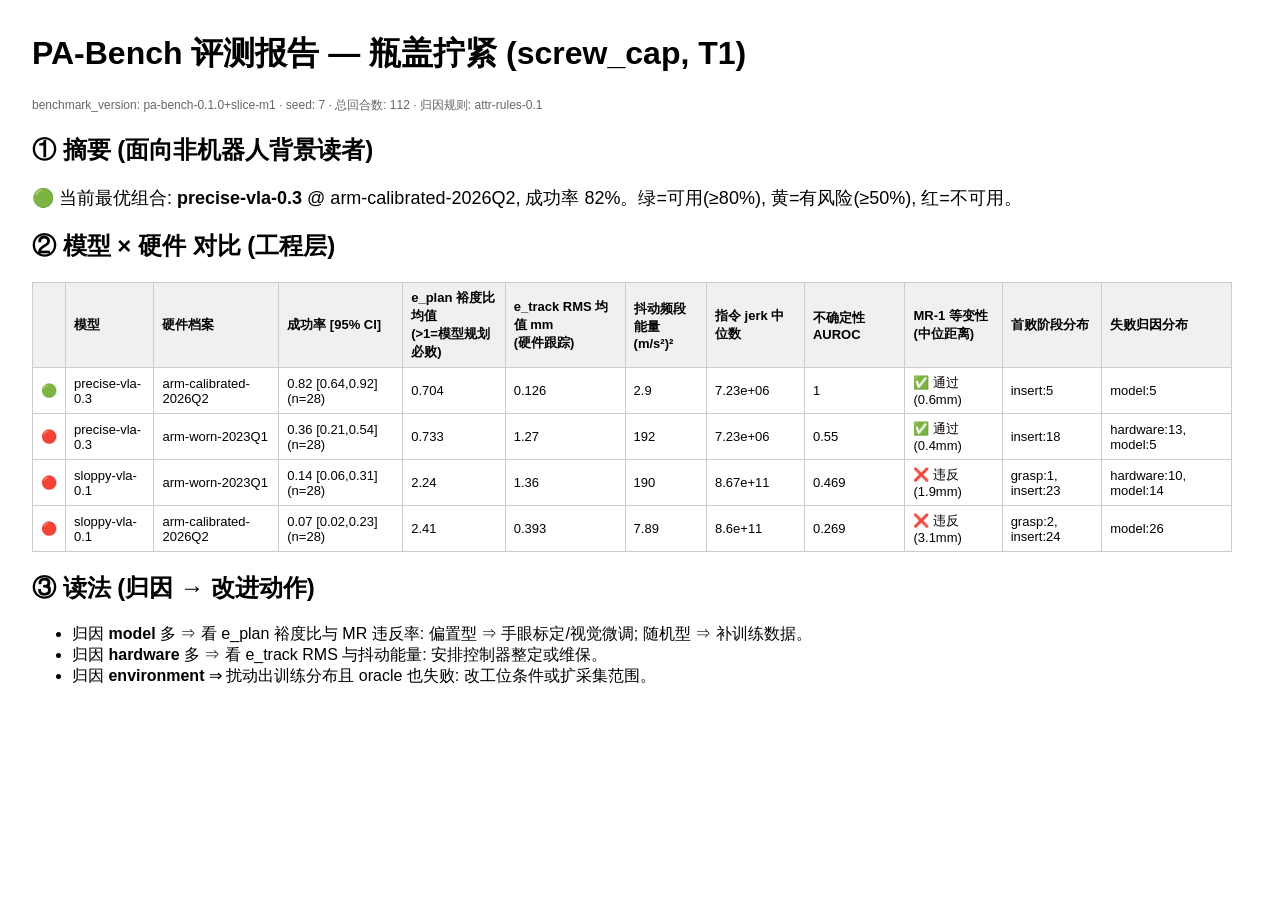
==== out/report.html @ c828e77a "PA-Bench: VLA precision-assembly benchmark + English web console End-to-end M1 vertical slice: scene" ====
<!doctype html><html><head><meta charset="utf-8">
<title>PA-Bench 报告</title>
<style>
body{font-family:-apple-system,sans-serif;margin:2em;max-width:1200px}
table{border-collapse:collapse;width:100%;font-size:13px}
td,th{border:1px solid #ccc;padding:6px 8px;text-align:left}
th{background:#f0f0f0} .big{font-size:18px}
.meta{color:#666;font-size:12px}
</style></head><body>
<h1>PA-Bench 评测报告 — 瓶盖拧紧 (screw_cap, T1)</h1>
<p class="meta">benchmark_version: pa-bench-0.1.0+slice-m1 ·
seed: 7 · 总回合数: 112 · 归因规则: attr-rules-0.1</p>
<h2>① 摘要 (面向非机器人背景读者)</h2>
<p class='big'>🟢 当前最优组合: <b>precise-vla-0.3</b> @ arm-calibrated-2026Q2, 成功率 82%。绿=可用(≥80%), 黄=有风险(≥50%), 红=不可用。</p>
<h2>② 模型 × 硬件 对比 (工程层)</h2>
<table>
<tr><th></th><th>模型</th><th>硬件档案</th><th>成功率 [95% CI]</th>
<th>e_plan 裕度比均值<br>(>1=模型规划必败)</th><th>e_track RMS 均值 mm<br>(硬件跟踪)</th>
<th>抖动频段能量<br>(m/s²)²</th><th>指令 jerk 中位数</th><th>不确定性 AUROC</th>
<th>MR-1 等变性<br>(中位距离)</th><th>首败阶段分布</th><th>失败归因分布</th></tr>
<tr><td>🟢</td><td>precise-vla-0.3</td><td>arm-calibrated-2026Q2</td><td>0.82 [0.64,0.92] (n=28)</td><td>0.704</td><td>0.126</td><td>2.9</td><td>7.23e+06</td><td>1</td><td>✅ 通过 (0.6mm)</td><td>insert:5</td><td>model:5</td></tr><tr><td>🔴</td><td>precise-vla-0.3</td><td>arm-worn-2023Q1</td><td>0.36 [0.21,0.54] (n=28)</td><td>0.733</td><td>1.27</td><td>192</td><td>7.23e+06</td><td>0.55</td><td>✅ 通过 (0.4mm)</td><td>insert:18</td><td>hardware:13, model:5</td></tr><tr><td>🔴</td><td>sloppy-vla-0.1</td><td>arm-worn-2023Q1</td><td>0.14 [0.06,0.31] (n=28)</td><td>2.24</td><td>1.36</td><td>190</td><td>8.67e+11</td><td>0.469</td><td>❌ 违反 (1.9mm)</td><td>grasp:1, insert:23</td><td>hardware:10, model:14</td></tr><tr><td>🔴</td><td>sloppy-vla-0.1</td><td>arm-calibrated-2026Q2</td><td>0.07 [0.02,0.23] (n=28)</td><td>2.41</td><td>0.393</td><td>7.89</td><td>8.6e+11</td><td>0.269</td><td>❌ 违反 (3.1mm)</td><td>grasp:2, insert:24</td><td>model:26</td></tr>
</table>
<h2>③ 读法 (归因 → 改进动作)</h2>
<ul>
<li>归因 <b>model</b> 多 ⇒ 看 e_plan 裕度比与 MR 违反率: 偏置型 ⇒ 手眼标定/视觉微调; 随机型 ⇒ 补训练数据。</li>
<li>归因 <b>hardware</b> 多 ⇒ 看 e_track RMS 与抖动能量: 安排控制器整定或维保。</li>
<li>归因 <b>environment</b> ⇒ 扰动出训练分布且 oracle 也失败: 改工位条件或扩采集范围。</li>
</ul>
</body></html>
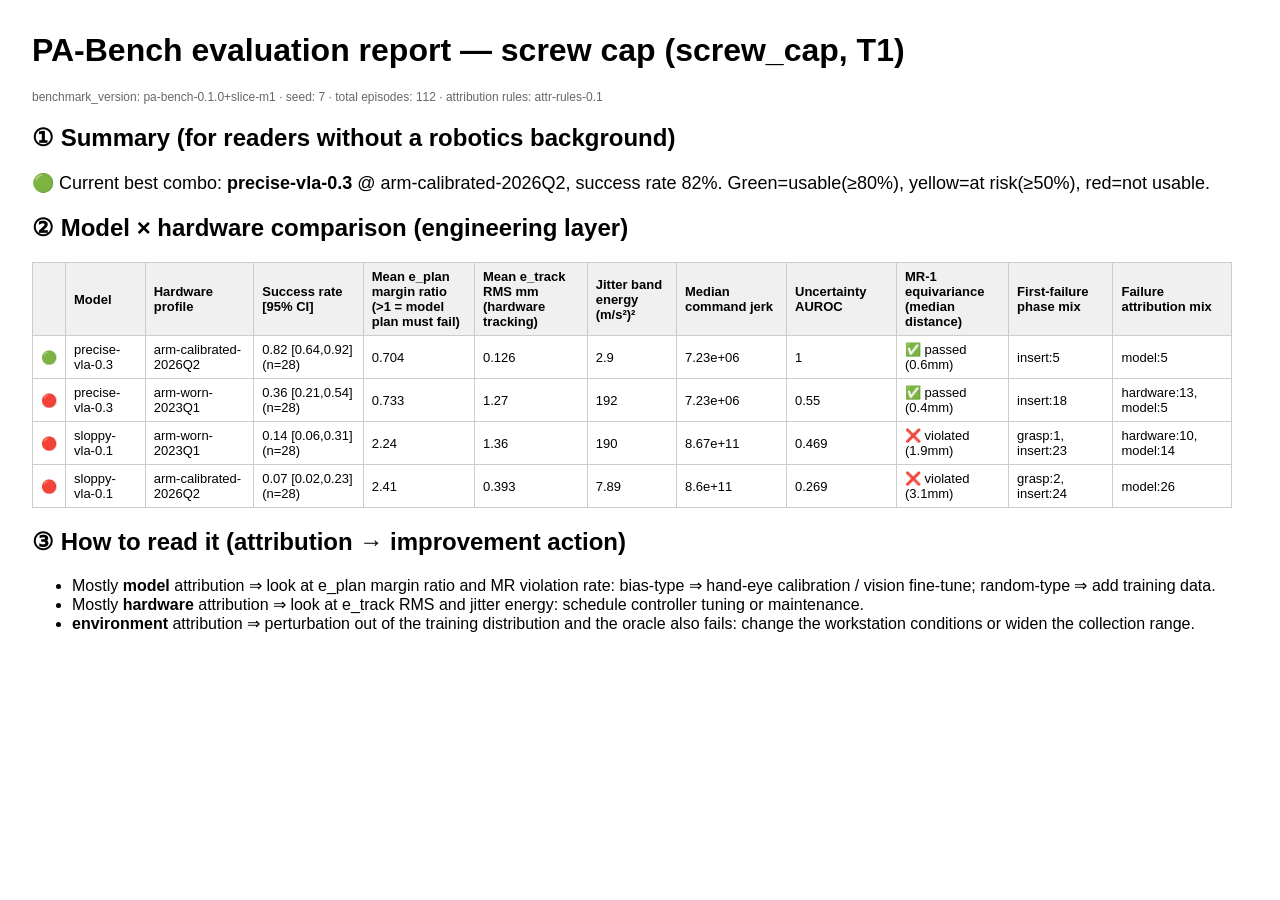
==== commit c485fb40: "docs+i18n: English README and convert whole project to English Translate all Chinese comments, docst" ====
--- a/out/report.html
+++ b/out/report.html
@@ -1,5 +1,5 @@
 <!doctype html><html><head><meta charset="utf-8">
-<title>PA-Bench 报告</title>
+<title>PA-Bench report</title>
 <style>
 body{font-family:-apple-system,sans-serif;margin:2em;max-width:1200px}
 table{border-collapse:collapse;width:100%;font-size:13px}
@@ -7,23 +7,23 @@
 th{background:#f0f0f0} .big{font-size:18px}
 .meta{color:#666;font-size:12px}
 </style></head><body>
-<h1>PA-Bench 评测报告 — 瓶盖拧紧 (screw_cap, T1)</h1>
+<h1>PA-Bench evaluation report — screw cap (screw_cap, T1)</h1>
 <p class="meta">benchmark_version: pa-bench-0.1.0+slice-m1 ·
-seed: 7 · 总回合数: 112 · 归因规则: attr-rules-0.1</p>
-<h2>① 摘要 (面向非机器人背景读者)</h2>
-<p class='big'>🟢 当前最优组合: <b>precise-vla-0.3</b> @ arm-calibrated-2026Q2, 成功率 82%。绿=可用(≥80%), 黄=有风险(≥50%), 红=不可用。</p>
-<h2>② 模型 × 硬件 对比 (工程层)</h2>
+seed: 7 · total episodes: 112 · attribution rules: attr-rules-0.1</p>
+<h2>① Summary (for readers without a robotics background)</h2>
+<p class='big'>🟢 Current best combo: <b>precise-vla-0.3</b> @ arm-calibrated-2026Q2, success rate 82%. Green=usable(≥80%), yellow=at risk(≥50%), red=not usable.</p>
+<h2>② Model × hardware comparison (engineering layer)</h2>
 <table>
-<tr><th></th><th>模型</th><th>硬件档案</th><th>成功率 [95% CI]</th>
-<th>e_plan 裕度比均值<br>(>1=模型规划必败)</th><th>e_track RMS 均值 mm<br>(硬件跟踪)</th>
-<th>抖动频段能量<br>(m/s²)²</th><th>指令 jerk 中位数</th><th>不确定性 AUROC</th>
-<th>MR-1 等变性<br>(中位距离)</th><th>首败阶段分布</th><th>失败归因分布</th></tr>
-<tr><td>🟢</td><td>precise-vla-0.3</td><td>arm-calibrated-2026Q2</td><td>0.82 [0.64,0.92] (n=28)</td><td>0.704</td><td>0.126</td><td>2.9</td><td>7.23e+06</td><td>1</td><td>✅ 通过 (0.6mm)</td><td>insert:5</td><td>model:5</td></tr><tr><td>🔴</td><td>precise-vla-0.3</td><td>arm-worn-2023Q1</td><td>0.36 [0.21,0.54] (n=28)</td><td>0.733</td><td>1.27</td><td>192</td><td>7.23e+06</td><td>0.55</td><td>✅ 通过 (0.4mm)</td><td>insert:18</td><td>hardware:13, model:5</td></tr><tr><td>🔴</td><td>sloppy-vla-0.1</td><td>arm-worn-2023Q1</td><td>0.14 [0.06,0.31] (n=28)</td><td>2.24</td><td>1.36</td><td>190</td><td>8.67e+11</td><td>0.469</td><td>❌ 违反 (1.9mm)</td><td>grasp:1, insert:23</td><td>hardware:10, model:14</td></tr><tr><td>🔴</td><td>sloppy-vla-0.1</td><td>arm-calibrated-2026Q2</td><td>0.07 [0.02,0.23] (n=28)</td><td>2.41</td><td>0.393</td><td>7.89</td><td>8.6e+11</td><td>0.269</td><td>❌ 违反 (3.1mm)</td><td>grasp:2, insert:24</td><td>model:26</td></tr>
+<tr><th></th><th>Model</th><th>Hardware profile</th><th>Success rate [95% CI]</th>
+<th>Mean e_plan margin ratio<br>(>1 = model plan must fail)</th><th>Mean e_track RMS mm<br>(hardware tracking)</th>
+<th>Jitter band energy<br>(m/s²)²</th><th>Median command jerk</th><th>Uncertainty AUROC</th>
+<th>MR-1 equivariance<br>(median distance)</th><th>First-failure phase mix</th><th>Failure attribution mix</th></tr>
+<tr><td>🟢</td><td>precise-vla-0.3</td><td>arm-calibrated-2026Q2</td><td>0.82 [0.64,0.92] (n=28)</td><td>0.704</td><td>0.126</td><td>2.9</td><td>7.23e+06</td><td>1</td><td>✅ passed (0.6mm)</td><td>insert:5</td><td>model:5</td></tr><tr><td>🔴</td><td>precise-vla-0.3</td><td>arm-worn-2023Q1</td><td>0.36 [0.21,0.54] (n=28)</td><td>0.733</td><td>1.27</td><td>192</td><td>7.23e+06</td><td>0.55</td><td>✅ passed (0.4mm)</td><td>insert:18</td><td>hardware:13, model:5</td></tr><tr><td>🔴</td><td>sloppy-vla-0.1</td><td>arm-worn-2023Q1</td><td>0.14 [0.06,0.31] (n=28)</td><td>2.24</td><td>1.36</td><td>190</td><td>8.67e+11</td><td>0.469</td><td>❌ violated (1.9mm)</td><td>grasp:1, insert:23</td><td>hardware:10, model:14</td></tr><tr><td>🔴</td><td>sloppy-vla-0.1</td><td>arm-calibrated-2026Q2</td><td>0.07 [0.02,0.23] (n=28)</td><td>2.41</td><td>0.393</td><td>7.89</td><td>8.6e+11</td><td>0.269</td><td>❌ violated (3.1mm)</td><td>grasp:2, insert:24</td><td>model:26</td></tr>
 </table>
-<h2>③ 读法 (归因 → 改进动作)</h2>
+<h2>③ How to read it (attribution → improvement action)</h2>
 <ul>
-<li>归因 <b>model</b> 多 ⇒ 看 e_plan 裕度比与 MR 违反率: 偏置型 ⇒ 手眼标定/视觉微调; 随机型 ⇒ 补训练数据。</li>
-<li>归因 <b>hardware</b> 多 ⇒ 看 e_track RMS 与抖动能量: 安排控制器整定或维保。</li>
-<li>归因 <b>environment</b> ⇒ 扰动出训练分布且 oracle 也失败: 改工位条件或扩采集范围。</li>
+<li>Mostly <b>model</b> attribution ⇒ look at e_plan margin ratio and MR violation rate: bias-type ⇒ hand-eye calibration / vision fine-tune; random-type ⇒ add training data.</li>
+<li>Mostly <b>hardware</b> attribution ⇒ look at e_track RMS and jitter energy: schedule controller tuning or maintenance.</li>
+<li><b>environment</b> attribution ⇒ perturbation out of the training distribution and the oracle also fails: change the workstation conditions or widen the collection range.</li>
 </ul>
 </body></html>
